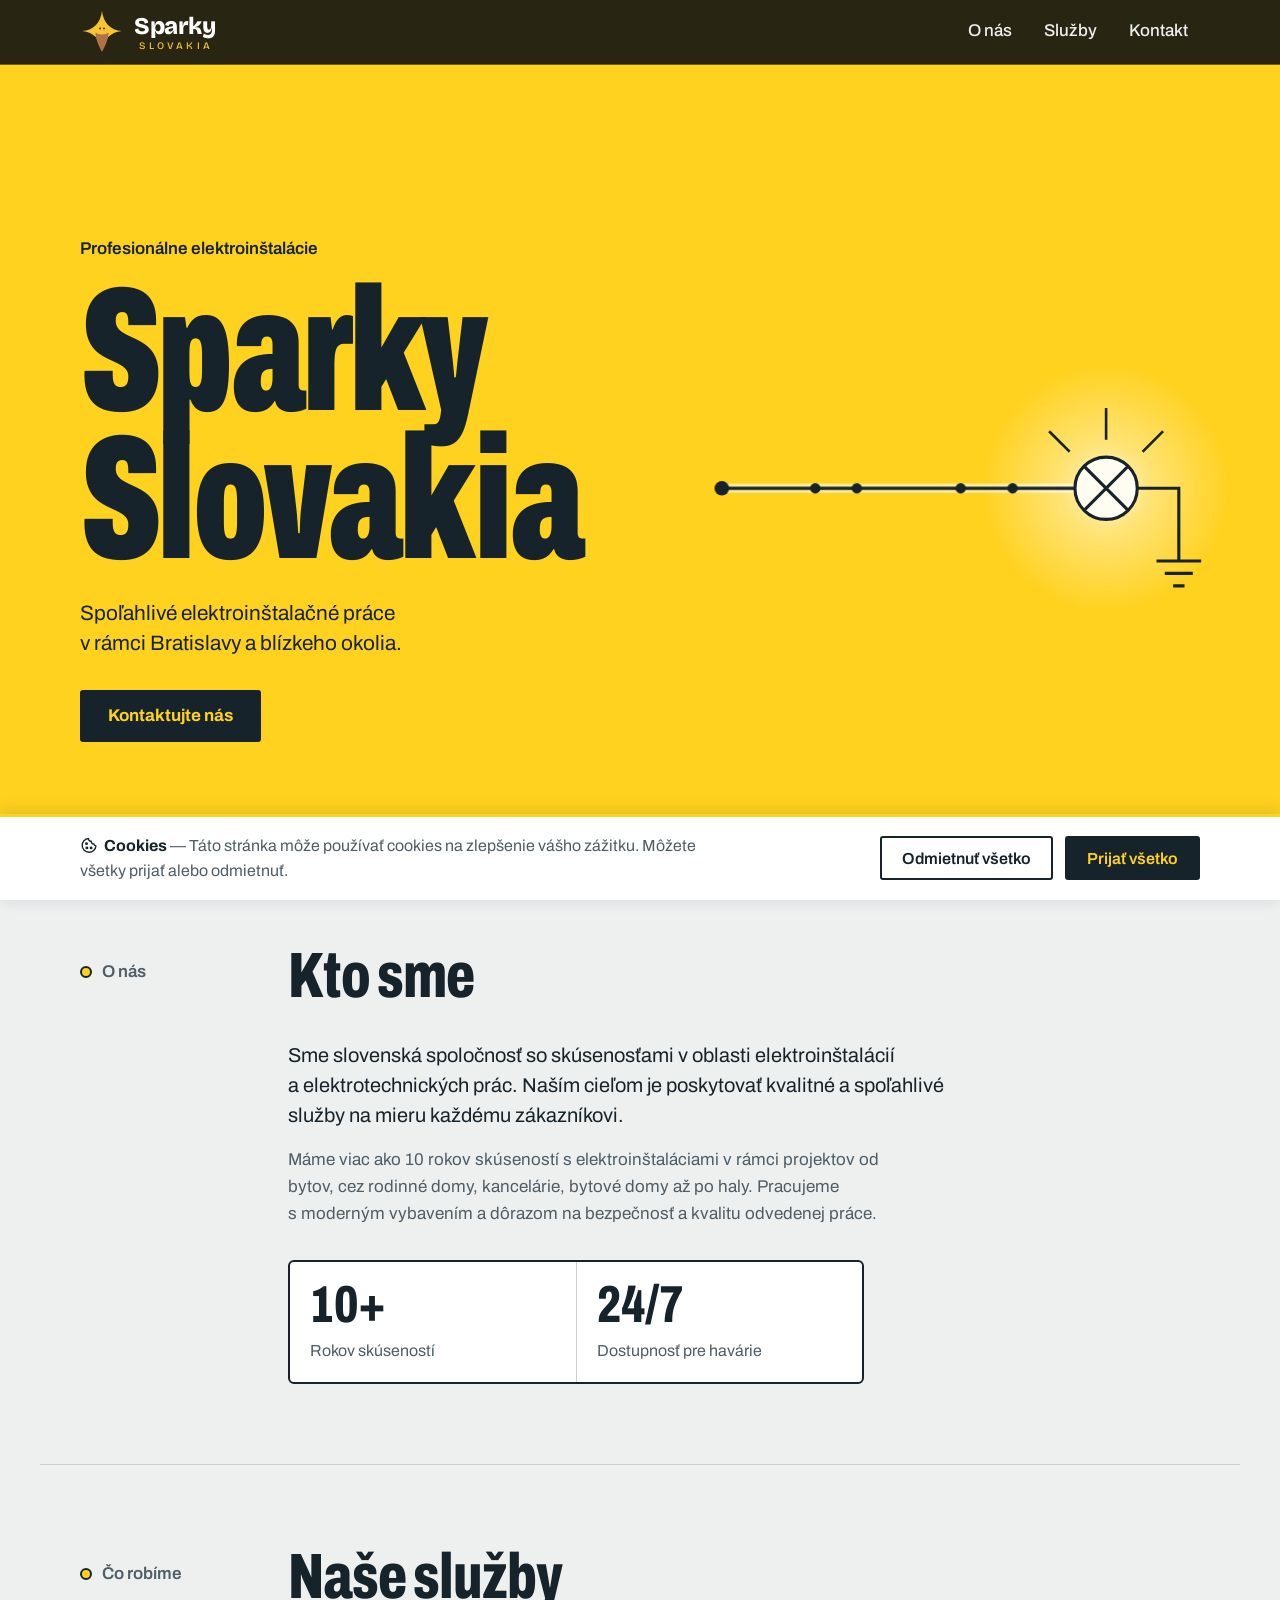
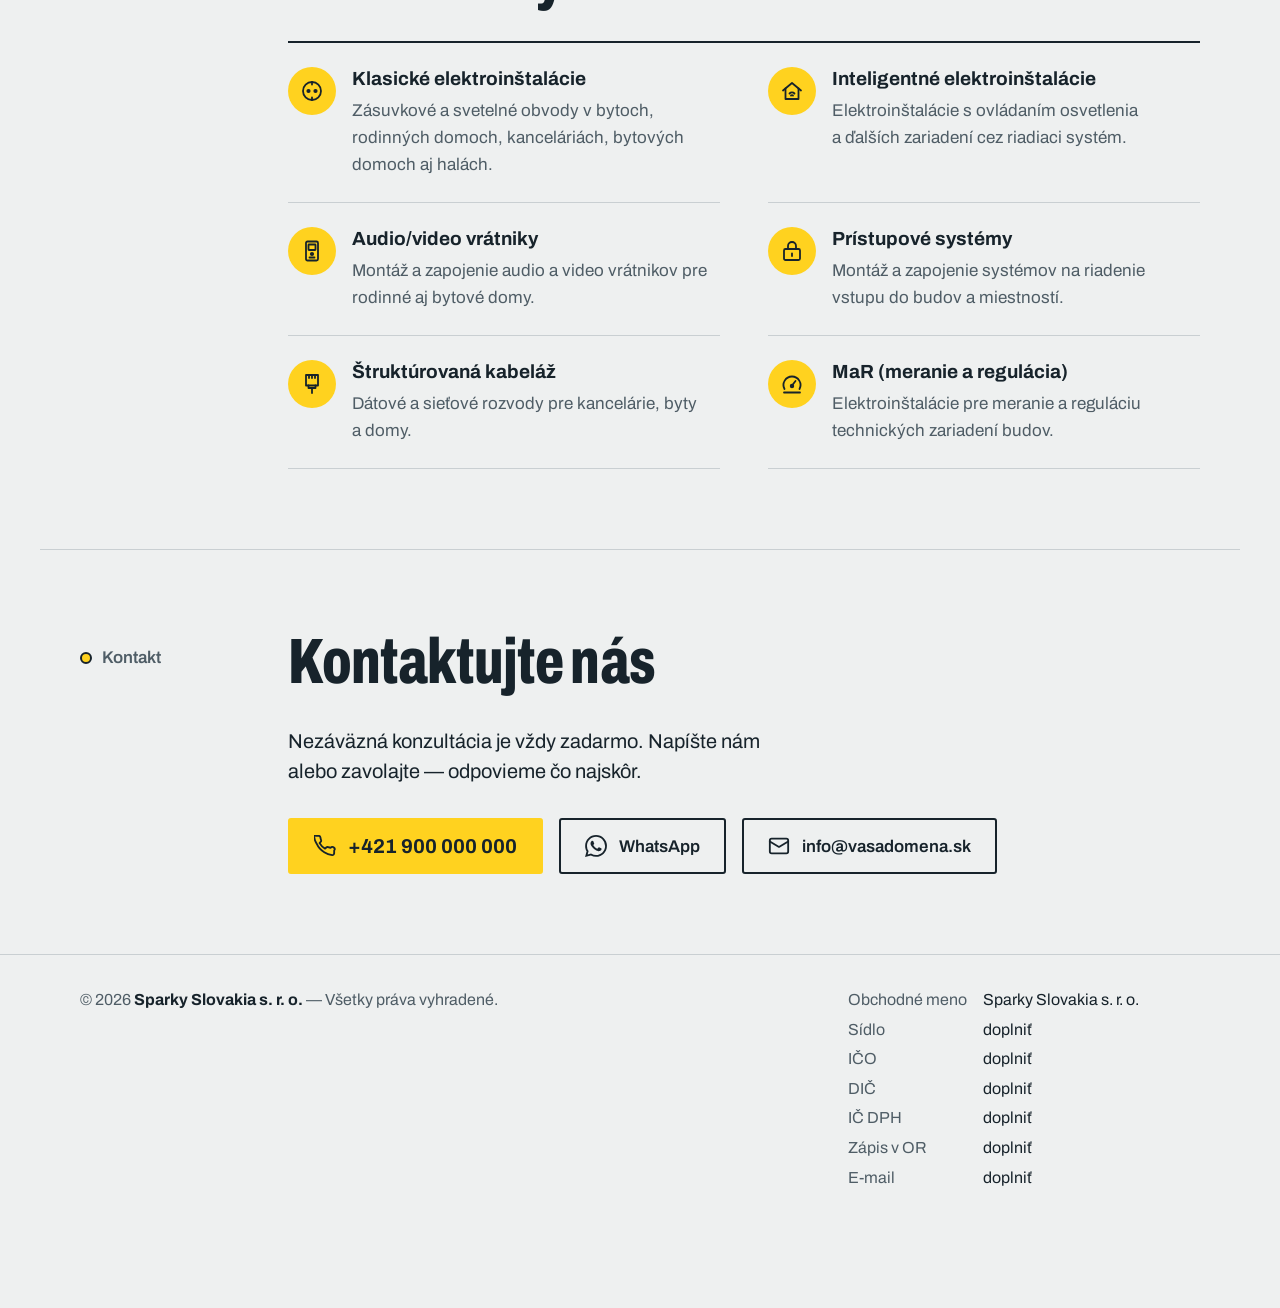
==== index.html @ 011bf5a2 "Add files via upload" ====
<!DOCTYPE html>
<html lang="sk">
<head>
<meta charset="UTF-8">
<meta name="robots" content="noindex">
<meta name="viewport" content="width=device-width, initial-scale=1.0">
<title>Sparky Slovakia s. r. o.</title>
<meta name="description" content="Sparky Slovakia s. r. o. – spoľahlivé elektroinštalačné práce v rámci Bratislavy a blízkeho okolia. Klasické a inteligentné elektroinštalácie, vrátniky, prístupové systémy, štruktúrovaná kabeláž a MaR.">
<meta name="color-scheme" content="light dark">
<link rel="preload" href="fonts/archivo-latin.woff2" as="font" type="font/woff2" crossorigin>
<link rel="preload" href="fonts/bricolage-latin.woff2" as="font" type="font/woff2" crossorigin>
<link rel="stylesheet" href="css/style.css?v=7">
<link rel="icon" href="img/sparky-6a-auto.svg" type="image/svg+xml">
<link rel="apple-touch-icon" href="img/apple-touch-icon-6a.png">
<meta name="theme-color" content="#121212">
<!-- Must run before first paint (so no defer): hides the cookie banner for
     returning visitors. A file, not inline, so the Content-Security-Policy
     in .htaccess can forbid all inline scripts. -->
<script src="js/cookie-check.js?v=7"></script>
<script src="js/main.js?v=7" defer></script>
</head>
<body>

<a class="skip-link" href="#main">Preskočiť na obsah</a>

<!-- NAVBAR -->
<header class="site-header" id="navbar">
  <nav class="nav-inner wrap" aria-label="Hlavná navigácia">
    <a href="#hero" class="nav-logo">
      <!-- Logo mark 6a, dark-background version (the header is dark in both colour schemes).
           Decorative (alt=""): the wordmark text next to it is the link's name. -->
      <img class="nav-logo-mark" src="img/sparky-6a-dark.svg" alt="" width="44" height="44">
      <span class="nav-logo-text"><span class="nav-logo-name">Sparky</span><span class="nav-logo-sub">Slovakia</span></span>
    </a>
    <button class="btn nav-toggle" type="button" aria-expanded="false" aria-controls="nav-links">
      <svg class="icon icon-open" viewBox="0 0 24 24" fill="none" stroke="currentColor" stroke-width="2.2" stroke-linecap="square" aria-hidden="true"><path d="M3 6h18M3 12h18M3 18h18"/></svg>
      <svg class="icon icon-close" viewBox="0 0 24 24" fill="none" stroke="currentColor" stroke-width="2.2" stroke-linecap="square" aria-hidden="true"><path d="M5 5l14 14M19 5 5 19"/></svg>
      Menu
    </button>
    <ul class="nav-links" id="nav-links">
      <li><a href="#about">O&nbsp;nás</a></li>
      <li><a href="#services">Služby</a></li>
      <li><a href="#contact">Kontakt</a></li>
    </ul>
  </nav>
</header>

<main id="main" tabindex="-1">

<!-- HERO -->
<section class="hero" id="hero" aria-labelledby="hero-title">
  <div class="hero-inner wrap">
    <div class="hero-content">
      <p class="hero-tag">Profesionálne elektroinštalácie</p>
      <h1 class="hero-title" id="hero-title"><span>Sparky</span> <span>Slovakia</span></h1>
      <p class="hero-sub">Spoľahlivé elektroinštalačné práce v&nbsp;rámci Bratislavy a&nbsp;blízkeho okolia.</p>
      <a href="#contact" class="btn hero-cta">Kontaktujte nás</a>
    </div>
    <!-- single-line schematic: supply → breaker → switch → lamp -->
    <!-- Power-on sequence: wires draw, both switches snap shut, a spark runs
         to the bulb, the bulb flickers on. Replays on hover/tap (js/main.js).
         Without animation (reduced motion) it simply shows the lit final state. -->
    <svg class="hero-schematic play" viewBox="0 0 480 220" aria-hidden="true" focusable="false">
      <defs>
        <radialGradient id="bulb-halo">
          <stop offset="0" stop-color="#FFFFFF" stop-opacity="0.85"/>
          <stop offset="0.35" stop-color="#FFFFFF" stop-opacity="0.4"/>
          <stop offset="1" stop-color="#FFFFFF" stop-opacity="0"/>
        </radialGradient>
      </defs>
      <circle class="halo" cx="390" cy="110" r="120" fill="url(#bulb-halo)"/>
      <path class="energized" pathLength="1" d="M20 110H360"/>
      <circle class="node" cx="20" cy="110" r="7"/>
      <path class="wire wire-a" pathLength="1" d="M20 110H110"/>
      <path class="wire blade blade-1" pathLength="1" d="M110 110H150"/>
      <path class="wire wire-b" pathLength="1" d="M150 110H250"/>
      <path class="wire blade blade-2" pathLength="1" d="M250 110H300"/>
      <path class="wire wire-c" pathLength="1" d="M300 110H360"/>
      <circle class="bulb-glass" cx="390" cy="110" r="29"/>
      <path class="wire wire-lamp" pathLength="1" d="M360 110a30 30 0 1 0 60 0a30 30 0 1 0-60 0M369 89l42 42M411 89l-42 42M420 110h40v70M440 180h40M448 192h24M456 204h8"/>
      <path class="wire ray" pathLength="1" d="M390 62V34M426 74l18-18M354 74l-18-18"/>
      <circle class="node" cx="110" cy="110" r="5"/>
      <circle class="node" cx="150" cy="110" r="5"/>
      <circle class="node" cx="250" cy="110" r="5"/>
      <circle class="node" cx="300" cy="110" r="5"/>
      <g class="spark">
        <circle r="24" cx="20" cy="110" fill="url(#bulb-halo)"/>
        <circle class="spark-core" r="7" cx="20" cy="110"/>
      </g>
    </svg>
  </div>
</section>

<!-- O NÁS -->
<section class="section wrap" id="about" aria-labelledby="about-title">
  <div class="section-rail">O&nbsp;nás</div>
  <div class="section-body">
    <h2 class="section-title" id="about-title">Kto sme</h2>
    <div class="about-grid">
      <div class="about-text">
        <p>Sme slovenská spoločnosť so skúsenosťami v&nbsp;oblasti elektroinštalácií a&nbsp;elektrotechnických prác. Naším cieľom je poskytovať kvalitné a&nbsp;spoľahlivé služby na mieru každému zákazníkovi.</p>
        <p>Máme viac ako 10 rokov skúseností s&nbsp;elektroinštaláciami v&nbsp;rámci projektov od bytov, cez rodinné domy, kancelárie, bytové domy až po haly. Pracujeme s&nbsp;moderným vybavením a&nbsp;dôrazom na bezpečnosť a&nbsp;kvalitu odvedenej práce.</p>
      </div>
      <dl class="plate">
        <div class="plate-row"><dt>Rokov skúseností</dt><dd>10+</dd></div>
        <div class="plate-row"><dt>Dostupnosť pre havárie</dt><dd>24/7</dd></div>
      </dl>
    </div>
  </div>
</section>

<!-- SLUŽBY -->
<section class="section wrap" id="services" aria-labelledby="services-title">
  <div class="section-rail">Čo robíme</div>
  <div class="section-body">
    <h2 class="section-title" id="services-title">Naše služby</h2>
    <ul class="services-list">
      <li class="service">
        <span class="service-icon" aria-hidden="true"><svg class="icon" viewBox="0 0 24 24" fill="none" stroke="currentColor" stroke-width="1.8" stroke-linecap="round" stroke-linejoin="round"><circle cx="12" cy="12" r="9"/><circle cx="8.5" cy="12" r="1.2" fill="currentColor"/><circle cx="15.5" cy="12" r="1.2" fill="currentColor"/><path d="M12 3v2.5M12 18.5V21"/></svg></span>
        <div>
          <h3 class="service-title">Klasické elektroinštalácie</h3>
          <p class="service-desc">Zásuvkové a&nbsp;svetelné obvody v&nbsp;bytoch, rodinných domoch, kanceláriách, bytových domoch aj halách.</p>
        </div>
      </li>
      <li class="service">
        <span class="service-icon" aria-hidden="true"><svg class="icon" viewBox="0 0 24 24" fill="none" stroke="currentColor" stroke-width="1.8" stroke-linecap="round" stroke-linejoin="round"><path d="M3 11.5 12 4l9 7.5"/><path d="M5.5 9.5V20h13V9.5"/><path d="M9.5 14.5a3.5 3.5 0 0 1 5 0M11 16.5a1.4 1.4 0 0 1 2 0"/></svg></span>
        <div>
          <h3 class="service-title">Inteligentné elektroinštalácie</h3>
          <p class="service-desc">Elektroinštalácie s&nbsp;ovládaním osvetlenia a&nbsp;ďalších zariadení cez riadiaci systém.</p>
        </div>
      </li>
      <li class="service">
        <span class="service-icon" aria-hidden="true"><svg class="icon" viewBox="0 0 24 24" fill="none" stroke="currentColor" stroke-width="1.8" stroke-linecap="round" stroke-linejoin="round"><rect x="6" y="2.5" width="12" height="19" rx="1.5"/><rect x="8.5" y="5.5" width="7" height="5.5" rx="0.5"/><circle cx="12" cy="15" r="1.2" fill="currentColor"/><path d="M9.5 18.5h5"/></svg></span>
        <div>
          <h3 class="service-title">Audio/video vrátniky</h3>
          <p class="service-desc">Montáž a&nbsp;zapojenie audio a&nbsp;video vrátnikov pre rodinné aj bytové domy.</p>
        </div>
      </li>
      <li class="service">
        <span class="service-icon" aria-hidden="true"><svg class="icon" viewBox="0 0 24 24" fill="none" stroke="currentColor" stroke-width="1.8" stroke-linecap="round" stroke-linejoin="round"><rect x="4" y="10" width="16" height="11" rx="1.5"/><path d="M8 10V7a4 4 0 0 1 8 0v3"/><path d="M12 14.5v2.5"/></svg></span>
        <div>
          <h3 class="service-title">Prístupové systémy</h3>
          <p class="service-desc">Montáž a&nbsp;zapojenie systémov na riadenie vstupu do budov a&nbsp;miestností.</p>
        </div>
      </li>
      <li class="service">
        <span class="service-icon" aria-hidden="true"><svg class="icon" viewBox="0 0 24 24" fill="none" stroke="currentColor" stroke-width="1.8" stroke-linecap="round" stroke-linejoin="round"><path d="M6 3h12v10.5H6z"/><path d="M9 3v3M12 3v3M15 3v3"/><path d="M8.5 13.5V16h7v-2.5"/><path d="M12 16v5"/></svg></span>
        <div>
          <h3 class="service-title">Štruktúrovaná kabeláž</h3>
          <p class="service-desc">Dátové a&nbsp;sieťové rozvody pre kancelárie, byty a&nbsp;domy.</p>
        </div>
      </li>
      <li class="service">
        <span class="service-icon" aria-hidden="true"><svg class="icon" viewBox="0 0 24 24" fill="none" stroke="currentColor" stroke-width="1.8" stroke-linecap="round" stroke-linejoin="round"><path d="M4.5 17a8.5 8.5 0 1 1 15 0"/><path d="M12 13.5 15.5 9"/><circle cx="12" cy="14" r="1.3" fill="currentColor"/><path d="M4 20.5h16"/></svg></span>
        <div>
          <h3 class="service-title">MaR (meranie a&nbsp;regulácia)</h3>
          <p class="service-desc">Elektroinštalácie pre meranie a&nbsp;reguláciu technických zariadení budov.</p>
        </div>
      </li>
    </ul>
  </div>
</section>

<!-- KONTAKT -->
<section class="section wrap" id="contact" aria-labelledby="contact-title">
  <div class="section-rail">Kontakt</div>
  <div class="section-body">
    <h2 class="section-title" id="contact-title">Kontaktujte nás</h2>
    <p class="contact-sub">Nezáväzná konzultácia je vždy zadarmo. Napíšte nám alebo zavolajte — odpovieme čo najskôr.</p>
    <div class="contact-buttons">
      <a href="tel:+421900000000" class="btn contact-btn contact-btn-primary">
        <svg aria-hidden="true" focusable="false" viewBox="0 0 24 24" fill="none" stroke="currentColor" stroke-width="2" stroke-linecap="round" stroke-linejoin="round"><path d="M22 16.92v3a2 2 0 01-2.18 2 19.79 19.79 0 01-8.63-3.07A19.5 19.5 0 013.07 9.8a19.79 19.79 0 01-3.07-8.68A2 2 0 012 .91h3a2 2 0 012 1.72 12.84 12.84 0 00.7 2.81 2 2 0 01-.45 2.11L6.09 8.91a16 16 0 006 6l1.27-1.27a2 2 0 012.11-.45 12.84 12.84 0 002.81.7A2 2 0 0122 16.92z"/></svg>
        +421 900 000 000
      </a>
      <a href="https://wa.me/421900000000" class="btn contact-btn" target="_blank" rel="noopener">
        <svg aria-hidden="true" focusable="false" viewBox="0 0 24 24" fill="currentColor"><path d="M17.472 14.382c-.297-.149-1.758-.867-2.03-.967-.273-.099-.471-.148-.67.15-.197.297-.767.966-.94 1.164-.173.199-.347.223-.644.075-.297-.15-1.255-.463-2.39-1.475-.883-.788-1.48-1.761-1.653-2.059-.173-.297-.018-.458.13-.606.134-.133.298-.347.446-.52.149-.174.198-.298.298-.497.099-.198.05-.371-.025-.52-.075-.149-.669-1.612-.916-2.207-.242-.579-.487-.5-.669-.51-.173-.008-.371-.01-.57-.01-.198 0-.52.074-.792.372-.272.297-1.04 1.016-1.04 2.479 0 1.462 1.065 2.875 1.213 3.074.149.198 2.096 3.2 5.077 4.487.709.306 1.262.489 1.694.625.712.227 1.36.195 1.871.118.571-.085 1.758-.719 2.006-1.413.248-.694.248-1.289.173-1.413-.074-.124-.272-.198-.57-.347m-5.421 7.403h-.004a9.87 9.87 0 01-5.031-1.378l-.361-.214-3.741.982.998-3.648-.235-.374a9.86 9.86 0 01-1.51-5.26c.001-5.45 4.436-9.884 9.888-9.884 2.64 0 5.122 1.03 6.988 2.898a9.825 9.825 0 012.893 6.994c-.003 5.45-4.437 9.884-9.885 9.884m8.413-18.297A11.815 11.815 0 0012.05 0C5.495 0 .16 5.335.157 11.892c0 2.096.547 4.142 1.588 5.945L.057 24l6.305-1.654a11.882 11.882 0 005.683 1.448h.005c6.554 0 11.89-5.335 11.893-11.893a11.821 11.821 0 00-3.48-8.413z"/></svg>
        WhatsApp
      </a>
      <!-- E-MAIL: nahraďte info@vasadomena.sk skutočnou adresou (na 2 miestach v tomto odkaze) -->
      <a href="mailto:info@vasadomena.sk" class="btn contact-btn">
        <svg aria-hidden="true" focusable="false" viewBox="0 0 24 24" fill="none" stroke="currentColor" stroke-width="2" stroke-linecap="round" stroke-linejoin="round"><rect x="2" y="4" width="20" height="16" rx="2"/><path d="m22 7-10 6L2 7"/></svg>
        info@vasadomena.sk
      </a>
    </div>
  </div>
</section>

</main>

<!-- FOOTER -->
<footer class="site-footer">
  <div class="footer-inner wrap">
    <p>&copy; 2026 <strong>Sparky Slovakia s.&nbsp;r.&nbsp;o.</strong> — Všetky práva vyhradené.</p>
    <!-- ÚDAJE O SPOLOČNOSTI: nahraďte slovo "doplniť" skutočnou hodnotou.
         Ak riadok nepotrebujete, vymažte "doplniť" (ostane <dd></dd>) a riadok sa skryje. -->
    <dl class="company-info" aria-label="Údaje o spoločnosti">
      <div class="company-row"><dt>Obchodné meno</dt><dd>Sparky Slovakia s.&nbsp;r.&nbsp;o.</dd></div>
      <div class="company-row"><dt>Sídlo</dt><dd>doplniť</dd></div>
      <div class="company-row"><dt>IČO</dt><dd>doplniť</dd></div>
      <div class="company-row"><dt>DIČ</dt><dd>doplniť</dd></div>
      <div class="company-row"><dt>IČ DPH</dt><dd>doplniť</dd></div>
      <div class="company-row"><dt>Zápis v&nbsp;OR</dt><dd>doplniť</dd></div>
      <div class="company-row"><dt>E-mail</dt><dd>doplniť</dd></div>
    </dl>
  </div>
</footer>

<!-- COOKIE BANNER -->
<div class="cookie-banner" id="cookie-banner" role="region" aria-label="Cookies">
  <div class="cookie-inner wrap">
    <p class="cookie-text">
      <strong><svg class="icon" viewBox="0 0 24 24" fill="none" stroke="currentColor" stroke-width="1.8" stroke-linecap="round" stroke-linejoin="round" aria-hidden="true"><path d="M20.8 12.9A9 9 0 1 1 11.1 3.2a3 3 0 0 0 3.6 3.6 3 3 0 0 0 3.5 3.5 3 3 0 0 0 2.6 2.6z"/><circle cx="8.5" cy="10" r="1" fill="currentColor"/><circle cx="14.5" cy="15.5" r="1" fill="currentColor"/><circle cx="9" cy="15.5" r="1" fill="currentColor"/></svg>Cookies</strong> — Táto stránka môže používať cookies na zlepšenie vášho zážitku. Môžete všetky prijať alebo odmietnuť.
    </p>
    <div class="cookie-btns">
      <button type="button" class="btn cookie-btn cookie-btn-decline" data-cookie="decline">Odmietnuť všetko</button>
      <button type="button" class="btn cookie-btn cookie-btn-accept" data-cookie="accept">Prijať všetko</button>
    </div>
  </div>
</div>

</body>
</html>
---- css/style.css ----
/* ─── FONTS ───
   Archivo (SIL OFL 1.1, see fonts/OFL-archivo.txt), self-hosted so visitors'
   browsers make no requests to Google. latin-ext carries Slovak diacritics. */
@font-face {
  font-family: 'Archivo';
  font-style: normal;
  font-weight: 400 900;
  font-stretch: 62% 125%;
  font-display: swap;
  src: url(../fonts/archivo-latin-ext.woff2) format('woff2');
  unicode-range: U+0100-02BA, U+02BD-02C5, U+02C7-02CC, U+02CE-02D7, U+02DD-02FF, U+0304, U+0308, U+0329, U+1D00-1DBF, U+1E00-1E9F, U+1EF2-1EFF, U+2020, U+20A0-20AB, U+20AD-20C0, U+2113, U+2C60-2C7F, U+A720-A7FF;
}
@font-face {
  font-family: 'Archivo';
  font-style: normal;
  font-weight: 400 900;
  font-stretch: 62% 125%;
  font-display: swap;
  src: url(../fonts/archivo-latin.woff2) format('woff2');
  unicode-range: U+0000-00FF, U+0131, U+0152-0153, U+02BB-02BC, U+02C6, U+02DA, U+02DC, U+0304, U+0308, U+0329, U+2000-206F, U+20AC, U+2122, U+2191, U+2193, U+2212, U+2215, U+FEFF, U+FFFD;
}

/* ─── TOKENS ───
   signal yellow #FFD21F · ink #17232B · enclosure #EEF0F0
   panel #FFFFFF · conductor blue #1D5FA6 · slate #4F5D66 */
/* Bricolage Grotesque (SIL OFL 1.1, see fonts/OFL-bricolage.txt): only for the
   logo wordmark, as the logo handoff specifies. Latin only: "Sparky Slovakia"
   needs no diacritics. */
@font-face {
  font-family: 'Bricolage Grotesque';
  font-style: normal;
  font-weight: 500 800;
  font-display: swap;
  src: url(../fonts/bricolage-latin.woff2) format('woff2');
  unicode-range: U+0000-00FF, U+0131, U+0152-0153, U+02BB-02BC, U+02C6, U+02DA, U+02DC, U+0304, U+0308, U+0329, U+2000-206F, U+20AC, U+2122, U+2191, U+2193, U+2212, U+2215, U+FEFF, U+FFFD;
}

:root {
  /* fixed brand primitives: never change with the colour scheme */
  --signal: #FFD21F;
  --signal-light: #FFE366;
  --ink: #17232B;
  --ink-raised: #2B3C47;

  /* semantic tokens: redefined for dark mode below */
  --yellow: var(--signal);
  --yellow-hover: var(--signal-light);
  --bg: #EEF0F0;
  --surface: #FFFFFF;
  --text: #17232B;
  --muted: #4F5D66;
  --line: #C9CFD2;
  --line-strong: #17232B;
  --link: #1D5FA6;
  --focus: #1D5FA6;
  /* neutral (not blue) dark: a blue-tinted dark over the yellow hero mixes to green */
  --nav-bg: rgba(18, 18, 18, 0.9);
  --btn-bg: var(--ink);
  --btn-bg-hover: var(--ink-raised);
  --btn-text: var(--signal);

  --font: 'Archivo', 'Arial Narrow', system-ui, sans-serif;
  --s1: 0.5rem; --s2: 1rem; --s3: 1.5rem; --s4: 2rem; --s5: 3rem; --s6: 5rem;
  --gutter: clamp(1rem, 4vw, 2.5rem);
  --max: 1200px;
  --nav-h: 64px;
  color-scheme: light;
}
@media (prefers-color-scheme: dark) {
  :root {
    --yellow: #F5C800;
    --yellow-hover: var(--signal);
    --bg: #17232B;
    --surface: #1F2E38;
    --text: #EEF0F0;
    --muted: #AAB7BE;
    --line: #34464F;
    --line-strong: #6E8290;
    --link: var(--signal);
    --focus: var(--signal);
    --btn-bg: var(--signal);
    --btn-bg-hover: var(--signal-light);
    --btn-text: var(--ink);
    color-scheme: dark;
  }
}

*, *::before, *::after { box-sizing: border-box; margin: 0; padding: 0; }

html {
  scroll-padding-top: calc(var(--nav-h) + 1rem);
  /* keep scrolled-to / focused elements clear of the fixed cookie banner;
     --cookie-h is set by js/main.js and reset to 0 once the banner is gone */
  scroll-padding-bottom: var(--cookie-h, 0px);
  -webkit-text-size-adjust: 100%;
}
@media (prefers-reduced-motion: no-preference) {
  html { scroll-behavior: smooth; }
}

body {
  font-family: var(--font);
  font-size: 1.0625rem;
  line-height: 1.6;
  background: var(--bg);
  color: var(--text);
  overflow-x: hidden;
}

a { color: var(--link); }
:focus-visible {
  outline: 3px solid var(--focus);
  outline-offset: 3px;
  border-radius: 2px;
}
/* #main receives programmatic focus only (skip link, closed cookie banner) */
#main:focus { outline: none; }

.skip-link {
  position: absolute;
  left: var(--s2);
  top: -100px;
  z-index: 2000;
  background: var(--btn-bg);
  color: var(--btn-text);
  padding: 0.75rem 1rem;
  font-weight: 600;
  text-decoration: none;
}
.skip-link:focus { top: var(--s2); }

.icon { width: 1.5rem; height: 1.5rem; flex-shrink: 0; }

/* ─── SHARED ─── */
.wrap {
  max-width: var(--max);
  margin-inline: auto;
  padding-inline: var(--gutter);
}
.btn {
  display: inline-flex;
  align-items: center;
  min-height: 44px;
  border-radius: 3px;
  font: inherit;
  font-weight: 600;
  text-decoration: none;
  cursor: pointer;
}

/* ─── NAVBAR ─── */
.site-header {
  position: fixed;
  top: 0; left: 0; right: 0;
  z-index: 1000;
  /* The header is dark and see-through in both schemes, so it pins the
     dark-scheme text/line colours for everything inside it. */
  --bg: var(--ink);
  --text: #EEF0F0;
  --line: #34464F;
  --line-strong: #6E8290;
  --link: var(--signal);
  --focus: var(--signal);
  color: var(--text);
  background: var(--nav-bg);
  -webkit-backdrop-filter: blur(12px);
  backdrop-filter: blur(12px);
  border-bottom: 1px solid rgba(255, 210, 31, 0.35);
  transition: transform 0.3s cubic-bezier(.4,0,.2,1);
}
.site-header.is-hidden { transform: translateY(-100%); }

.nav-inner {
  height: var(--nav-h);
  display: flex;
  align-items: center;
  justify-content: space-between;
  gap: var(--s2);
}

/* Logo lockup 6a (from the logo handoff): mark + "Sparky" with "SLOVAKIA"
   centred under it. The header is dark in both colour schemes, so the
   handoff's dark-background colours apply everywhere. */
.nav-logo {
  display: inline-flex;
  align-items: center;
  gap: 10px;
  min-height: 44px;
  text-decoration: none;
}
.nav-logo-mark { display: block; width: 44px; height: 44px; flex: none; }
.nav-logo-text {
  display: flex;
  flex-direction: column;
  align-items: center;
  line-height: 1;
  font-family: 'Bricolage Grotesque', Helvetica, Arial, sans-serif;
}
.nav-logo-name {
  font-size: 1.5rem;
  font-weight: 800;
  letter-spacing: -0.02em;
  color: #FFFFFF;
}
.nav-logo-sub {
  margin-top: 3px;
  /* cancels the trailing letter-spacing so the word centres optically */
  margin-right: -0.32em;
  font-size: 0.625rem;
  font-weight: 500;
  letter-spacing: 0.32em;
  text-transform: uppercase;
  color: #F7C531;
}

.nav-toggle {
  display: none;
  gap: 0.5rem;
  padding: 0 0.9rem;
  background: transparent;
  color: var(--text);
  border: 1.5px solid var(--line-strong);
}
.nav-toggle .icon { width: 1.25rem; height: 1.25rem; }
.nav-toggle .icon-close { display: none; }
.nav-toggle[aria-expanded="true"] .icon-open { display: none; }
.nav-toggle[aria-expanded="true"] .icon-close { display: block; }

.nav-links {
  display: flex;
  gap: var(--s1);
  list-style: none;
}
.nav-links a {
  display: inline-flex;
  align-items: center;
  min-height: 44px;
  padding: 0 0.75rem;
  color: var(--text);
  text-decoration: none;
  font-weight: 500;
  border-bottom: 3px solid transparent;
}
.nav-links a:hover { border-bottom-color: var(--yellow); }

/* ─── HERO ─── */
/* The hero stays yellow in both schemes, so it pins the light-scheme
   button and focus colours for everything inside it. */
.hero {
  background: var(--yellow);
  color: var(--ink);
  --focus: var(--ink);
  --btn-bg: var(--ink);
  --btn-bg-hover: var(--ink-raised);
  --btn-text: var(--signal);
  padding-top: var(--nav-h);
}
.hero-inner {
  padding-top: clamp(3rem, 9vh, 6rem);
  padding-bottom: var(--s4);
  min-height: min(92vh, 50rem);
  display: grid;
  grid-template-columns: minmax(0, 1.15fr) minmax(0, 1fr);
  grid-template-rows: 1fr;
  column-gap: var(--s5);
  row-gap: var(--s4);
  align-items: center;
}
.hero-tag {
  font-size: 1.0625rem;
  font-weight: 600;
  margin-bottom: var(--s2);
}
.hero-title {
  font-weight: 850;
  font-stretch: 62%;
  font-size: clamp(4.5rem, 15vw, 11rem);
  line-height: 0.84;
  letter-spacing: -0.02em;
  margin-bottom: var(--s3);
}
.hero-title span { display: block; }
.hero-sub {
  font-size: clamp(1.125rem, 2vw, 1.3rem);
  line-height: 1.45;
  max-width: 30ch;
  margin-bottom: var(--s4);
}
.hero-cta {
  min-height: 52px;
  padding: 0 1.75rem;
  background: var(--btn-bg);
  color: var(--btn-text);
  font-weight: 700;
  font-size: 1.0625rem;
}
.hero-cta:hover { background: var(--btn-bg-hover); }

/* Hero schematic. The base rules are the lit final state, which is also what
   visitors with reduced motion see. The .play rules below animate the
   power-on sequence (~3.7 s):
   wires draw → switch 1 snaps shut → switch 2 → spark runs to the bulb
   → bulb flickers on → rays. */
.hero { overflow: clip; }
.hero-schematic { width: 100%; height: auto; color: var(--ink); overflow: visible; }
.hero-schematic .wire {
  fill: none;
  stroke: currentColor;
  stroke-width: 3;
  stroke-linecap: square;
  stroke-linejoin: miter;
}
.hero-schematic .node { fill: currentColor; }
.hero-schematic .ray { stroke-width: 2.5; }
.hero-schematic .blade { transform-box: view-box; }
.hero-schematic .blade-1 { transform-origin: 110px 110px; }
.hero-schematic .blade-2 { transform-origin: 250px 110px; }
.hero-schematic .energized {
  fill: none;
  stroke: #FFFFFF;
  stroke-width: 9;
  stroke-linecap: round;
  opacity: 0.55;
}
.hero-schematic .bulb-glass { fill: #FFFDF2; }
.hero-schematic .halo { pointer-events: none; }
.hero-schematic .spark { opacity: 0; }
.hero-schematic .spark-core { fill: #FFFFFF; stroke: currentColor; stroke-width: 2.5; }

@media (prefers-reduced-motion: no-preference) {
  .hero-schematic { cursor: pointer; }
  .hero-schematic.play .wire {
    stroke-dasharray: 1;
    stroke-dashoffset: 1;
    animation: draw 0.35s cubic-bezier(.6,0,.3,1) both;
  }
  .hero-schematic.play .blade-1 {
    animation: draw 0.2s 0.3s both, snap-1 0.22s 1.75s cubic-bezier(.3,1.6,.5,1) both;
  }
  .hero-schematic.play .wire-b { animation-delay: 0.45s; }
  .hero-schematic.play .blade-2 {
    animation: draw 0.2s 0.75s both, snap-2 0.22s 2.1s cubic-bezier(.3,1.6,.5,1) both;
  }
  .hero-schematic.play .wire-c { animation-delay: 0.9s; animation-duration: 0.2s; }
  .hero-schematic.play .wire-lamp { animation-delay: 1.05s; animation-duration: 0.6s; }
  .hero-schematic.play .energized {
    stroke-dasharray: 1;
    stroke-dashoffset: 1;
    animation: draw 0.55s 2.4s linear both;
  }
  .hero-schematic.play .spark { animation: spark 0.55s 2.4s linear both; }
  .hero-schematic.play .bulb-glass,
  .hero-schematic.play .halo { animation: flicker 0.65s 2.95s linear both; }
  .hero-schematic.play .ray { animation-delay: 3.35s; }
  .hero-schematic.play .node { animation: appear 0.2s 0.1s both; }

  @keyframes draw { from { stroke-dashoffset: 1; } to { stroke-dashoffset: 0; } }
  @keyframes appear { from { opacity: 0; } to { opacity: 1; } }
  @keyframes snap-1 { from { transform: rotate(-35deg); } to { transform: rotate(0); } }
  @keyframes snap-2 { from { transform: rotate(-33deg); } to { transform: rotate(0); } }
  @keyframes spark {
    0%   { opacity: 0; transform: translateX(0); }
    10%  { opacity: 1; }
    90%  { opacity: 1; }
    100% { opacity: 0; transform: translateX(340px); }
  }
  @keyframes flicker {
    0%   { opacity: 0; }
    12%  { opacity: 1; }
    22%  { opacity: 0.1; }
    38%  { opacity: 0.9; }
    48%  { opacity: 0.25; }
    66%  { opacity: 1; }
    100% { opacity: 1; }
  }
}

/* ─── SECTIONS ─── */
.section {
  padding-block: var(--s6);
  display: grid;
  grid-template-columns: 11rem minmax(0, 1fr);
  column-gap: var(--s4);
}
.section + .section { border-top: 1px solid var(--line); }
.section-rail {
  padding-top: 0.9rem;
  font-weight: 600;
  color: var(--muted);
  display: flex;
  align-items: baseline;
  gap: 0.6rem;
}
.section-rail::before {
  content: '';
  width: 0.75rem;
  height: 0.75rem;
  background: var(--yellow);
  border-radius: 50%;
  border: 2px solid var(--line-strong);
  flex-shrink: 0;
  transform: translateY(1px);
}
.section-body { min-width: 0; }
.section-title {
  font-weight: 800;
  font-stretch: 70%;
  font-size: clamp(2.5rem, 6vw, 4rem);
  line-height: 1;
  letter-spacing: -0.015em;
  margin-bottom: var(--s4);
}

/* ─── O NÁS ─── */
.about-grid {
  display: grid;
  gap: var(--s4);
}
.about-text p { max-width: 62ch; }
.about-text p + p { margin-top: var(--s2); color: var(--muted); }
.about-text p:first-child { font-size: 1.25rem; line-height: 1.5; }

/* rating plate: two figures side by side under the text */
.plate {
  display: grid;
  grid-template-columns: repeat(2, minmax(0, 1fr));
  max-width: 36rem;
  border: 2px solid var(--line-strong);
  border-radius: 6px;
  background: var(--surface);
}
.plate-row {
  display: flex;
  flex-direction: column;
  gap: 0.4rem;
  padding: 1.1rem 1.25rem 1.2rem;
}
.plate-row + .plate-row { border-left: 1px solid var(--line); }
.plate dt {
  order: 2;
  color: var(--muted);
  font-size: 1rem;
}
.plate dd {
  order: 1;
  font-weight: 800;
  font-stretch: 70%;
  font-size: clamp(2.5rem, 8vw, 3.25rem);
  line-height: 1;
  font-variant-numeric: tabular-nums;
}

/* ─── SLUŽBY ─── */
.services-list {
  list-style: none;
  display: grid;
  grid-template-columns: repeat(2, minmax(0, 1fr));
  column-gap: var(--s5);
  border-top: 2px solid var(--line-strong);
}
.service {
  display: grid;
  grid-template-columns: 3rem 1fr;
  gap: var(--s2);
  padding: var(--s3) 0;
  border-bottom: 1px solid var(--line);
}
.service-icon {
  width: 3rem; height: 3rem;
  display: grid;
  place-items: center;
  background: var(--yellow);
  color: var(--ink);
  border-radius: 50%;
}
.service-title {
  font-size: 1.1875rem;
  font-weight: 700;
  line-height: 1.3;
  margin-bottom: 0.3rem;
}
.service-desc { color: var(--muted); max-width: 48ch; }

/* ─── KONTAKT ─── */
.contact-sub {
  font-size: 1.25rem;
  line-height: 1.5;
  max-width: 44ch;
  margin-bottom: var(--s4);
}
.contact-buttons {
  display: flex;
  flex-wrap: wrap;
  gap: var(--s2);
}
.contact-btn {
  gap: 0.75rem;
  min-height: 56px;
  padding: 0 1.5rem;
  border: 2px solid var(--line-strong);
  color: var(--text);
  background: transparent;
  font-size: 1.0625rem;
}
.contact-btn:hover { background: var(--surface); }
.contact-btn svg { width: 22px; height: 22px; flex-shrink: 0; }
.contact-btn-primary {
  background: var(--yellow);
  border-color: var(--yellow);
  color: var(--ink);
  font-size: 1.25rem;
  font-weight: 700;
  font-variant-numeric: tabular-nums;
}
.contact-btn-primary:hover { background: var(--yellow-hover); border-color: var(--yellow-hover); }

/* ─── FOOTER ─── */
.site-footer {
  border-top: 1px solid var(--line);
}
.footer-inner {
  padding-top: var(--s4);
  padding-bottom: calc(var(--s4) + var(--cookie-h, 0px));
  font-size: 1rem;
  color: var(--muted);
}
.footer-inner {
  display: flex;
  flex-wrap: wrap;
  justify-content: space-between;
  align-items: flex-start;
  gap: var(--s3) var(--s5);
}
.footer-inner strong { color: var(--text); font-weight: 700; }
.company-info {
  display: grid;
  grid-template-columns: auto 1fr;
  gap: 0.25rem var(--s2);
  min-width: min(100%, 22rem);
}
.company-row { display: contents; }
.company-row dt { color: var(--muted); }
.company-row dd { color: var(--text); }
/* rows whose value is still empty stay hidden until filled in */
.company-row:has(dd:empty) { display: none; }

/* ─── COOKIES BANNER ─── */
.cookie-banner {
  position: fixed;
  left: 0; right: 0; bottom: 0;
  z-index: 1500;
  background: var(--surface);
  border-top: 3px solid var(--yellow);
  box-shadow: 0 -2px 16px rgba(23, 35, 43, 0.14);
}
/* returning visitor: hidden before first paint by the inline <head> script */
.cookie-chosen .cookie-banner { display: none; }
.cookie-inner {
  padding-block: var(--s2);
  display: flex;
  align-items: center;
  justify-content: space-between;
  gap: var(--s2) var(--s3);
  flex-wrap: wrap;
}
@media (prefers-reduced-motion: no-preference) {
  .cookie-banner { animation: slideUp 0.4s ease; }
  @keyframes slideUp { from { transform: translateY(100%); } to { transform: translateY(0); } }
}
.cookie-text {
  flex: 1 1 22rem;
  font-size: 1rem;
  color: var(--muted);
  max-width: 70ch;
}
.cookie-text strong {
  color: var(--text);
  display: inline-flex;
  align-items: center;
  gap: 0.35rem;
  vertical-align: bottom;
}
.cookie-text .icon { width: 1.15rem; height: 1.15rem; }
.cookie-btns { display: flex; gap: 0.75rem; flex-wrap: wrap; }
.cookie-btn {
  justify-content: center;
  padding: 0 1.25rem;
  font-size: 1rem;
}
.cookie-btn-accept {
  background: var(--btn-bg);
  color: var(--btn-text);
  border: 2px solid var(--btn-bg);
}
.cookie-btn-decline {
  background: transparent;
  color: var(--text);
  border: 2px solid var(--line-strong);
}
.cookie-btn-decline:hover { background: var(--bg); }

/* ─── RESPONSIVE ─── */
@media (max-width: 900px) {
  .hero-inner { grid-template-columns: 1fr; grid-template-rows: auto; min-height: 0; }
  .hero-schematic { max-width: 30rem; }
  .section { grid-template-columns: 1fr; }
  .section-rail { padding-top: 0; margin-bottom: var(--s2); }
}
@media (max-width: 720px) {
  .nav-toggle { display: inline-flex; }
  /* phones: the name fills the width, the main action spans it */
  .hero-title { font-size: 26vw; }
  .hero-cta { width: 100%; justify-content: center; }
  .hero-inner { padding-top: var(--s4); }
  .about-text p:first-child { font-size: 1.125rem; }
  .nav-links {
    display: none;
    position: absolute;
    top: var(--nav-h);
    left: 0; right: 0;
    flex-direction: column;
    gap: 0;
    padding: var(--s1) var(--gutter) var(--s2);
    background: var(--bg);
    border-bottom: 2px solid var(--line-strong);
  }
  .nav-links.is-open { display: flex; }
  .nav-links a {
    width: 100%;
    min-height: 52px;
    padding: 0;
    font-size: 1.25rem;
    border-bottom: 1px solid var(--line);
  }
  .nav-links a:hover { border-bottom-color: var(--line); color: var(--link); }
  .services-list { grid-template-columns: 1fr; }
  .section { padding-block: var(--s5); }
  .contact-btn { width: 100%; }
  .cookie-btns { width: 100%; }
  .cookie-btn { flex: 1 1 auto; padding: 0 0.75rem; }
}
@media (prefers-reduced-motion: reduce) {
  *, *::before, *::after { transition-duration: 0.01ms !important; animation-duration: 0.01ms !important; }
}
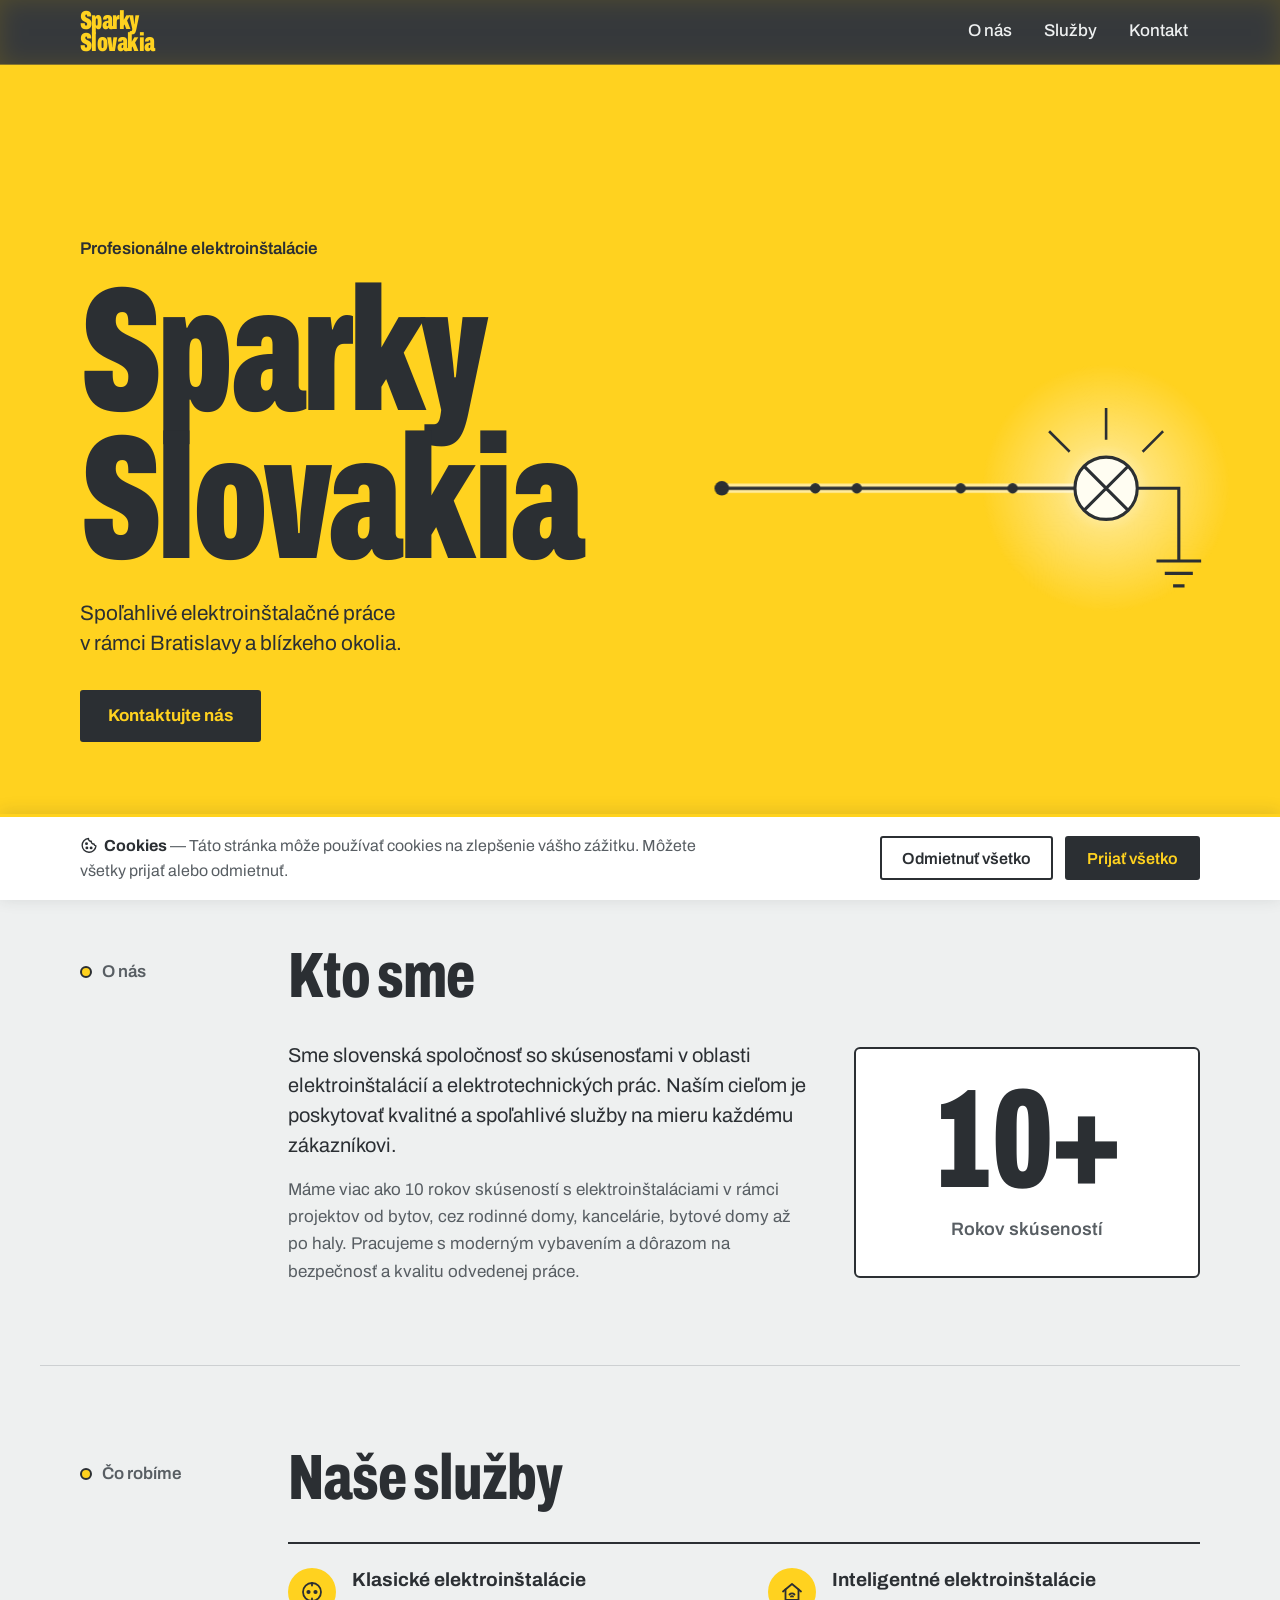
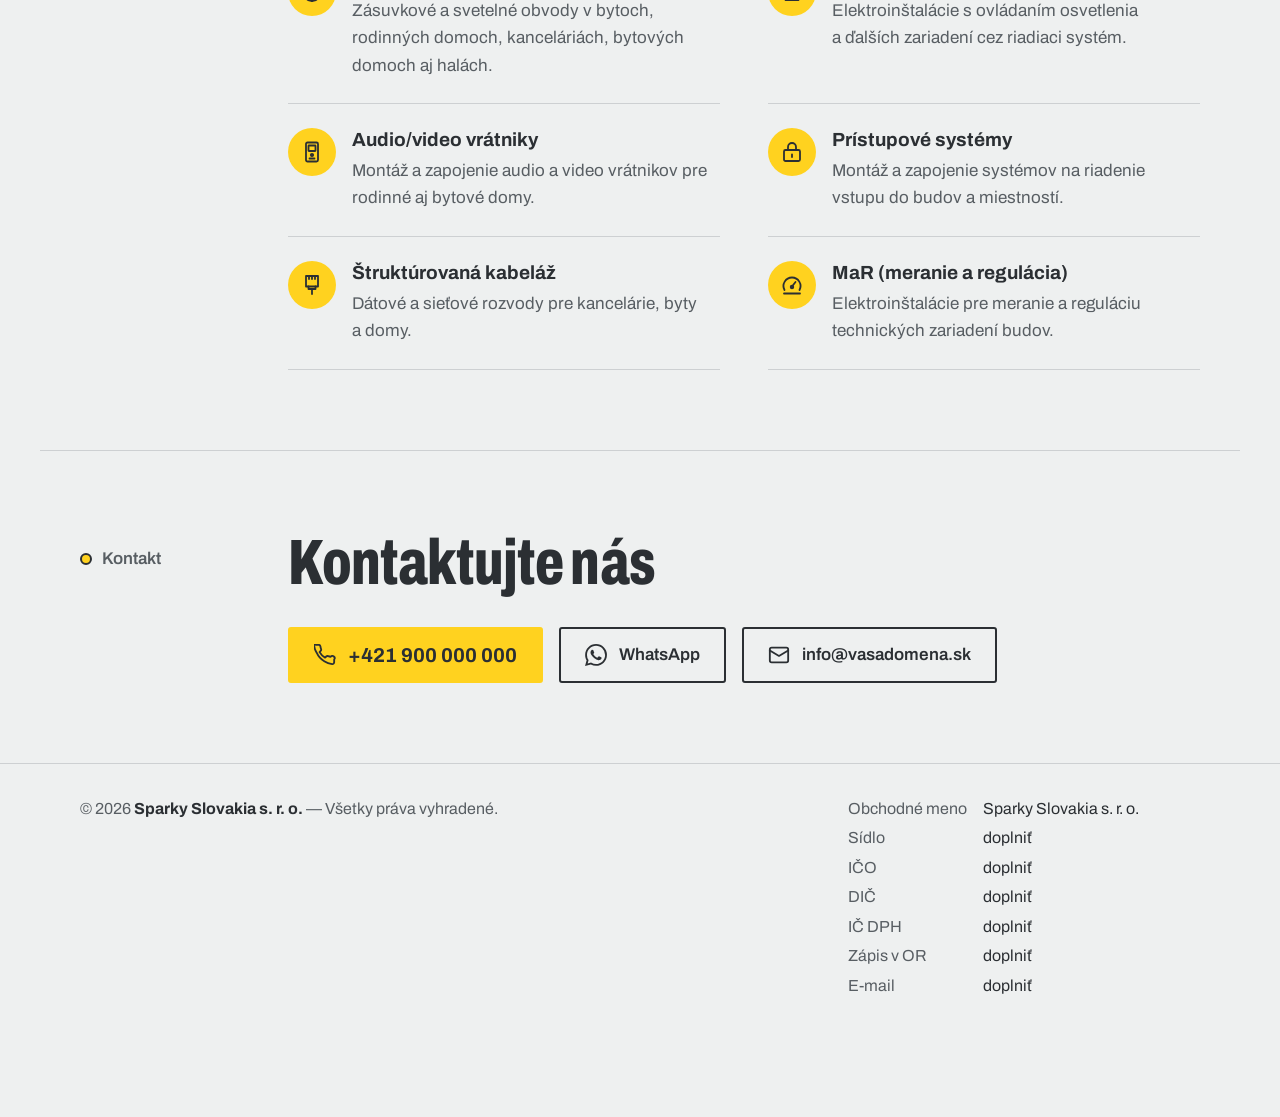
==== commit 028a7f9e: "Add files via upload" ====
--- a/index.html
+++ b/index.html
@@ -8,16 +8,15 @@
 <meta name="description" content="Sparky Slovakia s. r. o. – spoľahlivé elektroinštalačné práce v rámci Bratislavy a blízkeho okolia. Klasické a inteligentné elektroinštalácie, vrátniky, prístupové systémy, štruktúrovaná kabeláž a MaR.">
 <meta name="color-scheme" content="light dark">
 <link rel="preload" href="fonts/archivo-latin.woff2" as="font" type="font/woff2" crossorigin>
-<link rel="preload" href="fonts/bricolage-latin.woff2" as="font" type="font/woff2" crossorigin>
-<link rel="stylesheet" href="css/style.css?v=7">
+<link rel="stylesheet" href="css/style.css?v=13">
 <link rel="icon" href="img/sparky-6a-auto.svg" type="image/svg+xml">
 <link rel="apple-touch-icon" href="img/apple-touch-icon-6a.png">
-<meta name="theme-color" content="#121212">
+<meta name="theme-color" content="#2B2F33">
 <!-- Must run before first paint (so no defer): hides the cookie banner for
      returning visitors. A file, not inline, so the Content-Security-Policy
      in .htaccess can forbid all inline scripts. -->
-<script src="js/cookie-check.js?v=7"></script>
-<script src="js/main.js?v=7" defer></script>
+<script src="js/cookie-check.js?v=13"></script>
+<script src="js/main.js?v=13" defer></script>
 </head>
 <body>
 
@@ -27,10 +26,7 @@
 <header class="site-header" id="navbar">
   <nav class="nav-inner wrap" aria-label="Hlavná navigácia">
     <a href="#hero" class="nav-logo">
-      <!-- Logo mark 6a, dark-background version (the header is dark in both colour schemes).
-           Decorative (alt=""): the wordmark text next to it is the link's name. -->
-      <img class="nav-logo-mark" src="img/sparky-6a-dark.svg" alt="" width="44" height="44">
-      <span class="nav-logo-text"><span class="nav-logo-name">Sparky</span><span class="nav-logo-sub">Slovakia</span></span>
+      <span class="nav-logo-text"><span>Sparky</span><span>Slovakia</span></span>
     </a>
     <button class="btn nav-toggle" type="button" aria-expanded="false" aria-controls="nav-links">
       <svg class="icon icon-open" viewBox="0 0 24 24" fill="none" stroke="currentColor" stroke-width="2.2" stroke-linecap="square" aria-hidden="true"><path d="M3 6h18M3 12h18M3 18h18"/></svg>
@@ -103,7 +99,6 @@
       </div>
       <dl class="plate">
         <div class="plate-row"><dt>Rokov skúseností</dt><dd>10+</dd></div>
-        <div class="plate-row"><dt>Dostupnosť pre havárie</dt><dd>24/7</dd></div>
       </dl>
     </div>
   </div>
@@ -166,7 +161,6 @@
   <div class="section-rail">Kontakt</div>
   <div class="section-body">
     <h2 class="section-title" id="contact-title">Kontaktujte nás</h2>
-    <p class="contact-sub">Nezáväzná konzultácia je vždy zadarmo. Napíšte nám alebo zavolajte — odpovieme čo najskôr.</p>
     <div class="contact-buttons">
       <a href="tel:+421900000000" class="btn contact-btn contact-btn-primary">
         <svg aria-hidden="true" focusable="false" viewBox="0 0 24 24" fill="none" stroke="currentColor" stroke-width="2" stroke-linecap="round" stroke-linejoin="round"><path d="M22 16.92v3a2 2 0 01-2.18 2 19.79 19.79 0 01-8.63-3.07A19.5 19.5 0 013.07 9.8a19.79 19.79 0 01-3.07-8.68A2 2 0 012 .91h3a2 2 0 012 1.72 12.84 12.84 0 00.7 2.81 2 2 0 01-.45 2.11L6.09 8.91a16 16 0 006 6l1.27-1.27a2 2 0 012.11-.45 12.84 12.84 0 002.81.7A2 2 0 0122 16.92z"/></svg>
--- a/css/style.css
+++ b/css/style.css
@@ -21,40 +21,29 @@
 }
 
 /* ─── TOKENS ───
-   signal yellow #FFD21F · ink #17232B · enclosure #EEF0F0
-   panel #FFFFFF · conductor blue #1D5FA6 · slate #4F5D66 */
-/* Bricolage Grotesque (SIL OFL 1.1, see fonts/OFL-bricolage.txt): only for the
-   logo wordmark, as the logo handoff specifies. Latin only: "Sparky Slovakia"
-   needs no diacritics. */
-@font-face {
-  font-family: 'Bricolage Grotesque';
-  font-style: normal;
-  font-weight: 500 800;
-  font-display: swap;
-  src: url(../fonts/bricolage-latin.woff2) format('woff2');
-  unicode-range: U+0000-00FF, U+0131, U+0152-0153, U+02BB-02BC, U+02C6, U+02DA, U+02DC, U+0304, U+0308, U+0329, U+2000-206F, U+20AC, U+2122, U+2191, U+2193, U+2212, U+2215, U+FEFF, U+FFFD;
-}
-
+   signal yellow #FFD21F · anthracite ink #2B2F33 · enclosure #EEF0F0
+   panel #FFFFFF · conductor blue #1D5FA6 · graphite #585E63 */
 :root {
   /* fixed brand primitives: never change with the colour scheme */
   --signal: #FFD21F;
   --signal-light: #FFE366;
-  --ink: #17232B;
-  --ink-raised: #2B3C47;
+  --ink: #2B2F33;
+  --ink-raised: #41464B;
 
   /* semantic tokens: redefined for dark mode below */
   --yellow: var(--signal);
   --yellow-hover: var(--signal-light);
   --bg: #EEF0F0;
   --surface: #FFFFFF;
-  --text: #17232B;
-  --muted: #4F5D66;
-  --line: #C9CFD2;
-  --line-strong: #17232B;
+  --text: #2B2F33;
+  --muted: #585E63;
+  --line: #CDD0D2;
+  --line-strong: #2B2F33;
   --link: #1D5FA6;
   --focus: #1D5FA6;
-  /* neutral (not blue) dark: a blue-tinted dark over the yellow hero mixes to green */
-  --nav-bg: rgba(18, 18, 18, 0.9);
+  /* see-through anthracite; the header's backdrop-filter greys out what's
+     behind it, so the yellow hero can't tint it green */
+  --nav-bg: rgba(43, 47, 51, 0.82);
   --btn-bg: var(--ink);
   --btn-bg-hover: var(--ink-raised);
   --btn-text: var(--signal);
@@ -70,12 +59,12 @@
   :root {
     --yellow: #F5C800;
     --yellow-hover: var(--signal);
-    --bg: #17232B;
-    --surface: #1F2E38;
+    --bg: #2B2F33;
+    --surface: #353A3E;
     --text: #EEF0F0;
-    --muted: #AAB7BE;
-    --line: #34464F;
-    --line-strong: #6E8290;
+    --muted: #B5BABE;
+    --line: #4A5055;
+    --line-strong: #858C92;
     --link: var(--signal);
     --focus: var(--signal);
     --btn-bg: var(--signal);
@@ -157,17 +146,21 @@
      dark-scheme text/line colours for everything inside it. */
   --bg: var(--ink);
   --text: #EEF0F0;
-  --line: #34464F;
-  --line-strong: #6E8290;
+  --line: #4A5055;
+  --line-strong: #858C92;
   --link: var(--signal);
   --focus: var(--signal);
   color: var(--text);
   background: var(--nav-bg);
-  -webkit-backdrop-filter: blur(12px);
-  backdrop-filter: blur(12px);
+  -webkit-backdrop-filter: grayscale(1) brightness(0.5) blur(12px);
+  backdrop-filter: grayscale(1) brightness(0.5) blur(12px);
   border-bottom: 1px solid rgba(255, 210, 31, 0.35);
   transition: transform 0.3s cubic-bezier(.4,0,.2,1);
 }
+/* browsers without backdrop-filter: nearly solid, so it doesn't turn olive */
+@supports not ((backdrop-filter: blur(1px)) or (-webkit-backdrop-filter: blur(1px))) {
+  .site-header { background: rgba(43, 47, 51, 0.96); }
+}
 .site-header.is-hidden { transform: translateY(-100%); }
 
 .nav-inner {
@@ -178,39 +171,24 @@
   gap: var(--s2);
 }
 
-/* Logo lockup 6a (from the logo handoff): mark + "Sparky" with "SLOVAKIA"
-   centred under it. The header is dark in both colour schemes, so the
-   handoff's dark-background colours apply everywhere. */
+/* Logo: "Sparky / Slovakia" as text only, set like the hero title
+   (Archivo, heavy, condensed, stacked), in signal yellow on the dark header. */
 .nav-logo {
   display: inline-flex;
   align-items: center;
-  gap: 10px;
   min-height: 44px;
   text-decoration: none;
 }
-.nav-logo-mark { display: block; width: 44px; height: 44px; flex: none; }
 .nav-logo-text {
   display: flex;
   flex-direction: column;
-  align-items: center;
-  line-height: 1;
-  font-family: 'Bricolage Grotesque', Helvetica, Arial, sans-serif;
-}
-.nav-logo-name {
-  font-size: 1.5rem;
-  font-weight: 800;
+  align-items: flex-start;
+  font-weight: 850;
+  font-stretch: 62%;
+  font-size: 1.625rem;
+  line-height: 0.84;
   letter-spacing: -0.02em;
-  color: #FFFFFF;
-}
-.nav-logo-sub {
-  margin-top: 3px;
-  /* cancels the trailing letter-spacing so the word centres optically */
-  margin-right: -0.32em;
-  font-size: 0.625rem;
-  font-weight: 500;
-  letter-spacing: 0.32em;
-  text-transform: uppercase;
-  color: #F7C531;
+  color: var(--signal);
 }
 
 .nav-toggle {
@@ -412,19 +390,26 @@
 }
 
 /* ─── O NÁS ─── */
+/* text on the left, the "10+" plate beside it, centred against the text;
+   on phones the plate goes full width under the text */
 .about-grid {
   display: grid;
   gap: var(--s4);
+  align-items: center;
+}
+@media (min-width: 721px) {
+  .about-grid { grid-template-columns: minmax(0, 1.5fr) minmax(0, 1fr); column-gap: var(--s5); }
 }
 .about-text p { max-width: 62ch; }
 .about-text p + p { margin-top: var(--s2); color: var(--muted); }
 .about-text p:first-child { font-size: 1.25rem; line-height: 1.5; }
 
-/* rating plate: two figures side by side under the text */
+/* rating plate: big figure set like the hero title, label under it, centred;
+   more figures would sit side by side */
 .plate {
   display: grid;
-  grid-template-columns: repeat(2, minmax(0, 1fr));
-  max-width: 36rem;
+  grid-auto-flow: column;
+  grid-auto-columns: minmax(0, 1fr);
   border: 2px solid var(--line-strong);
   border-radius: 6px;
   background: var(--surface);
@@ -432,21 +417,25 @@
 .plate-row {
   display: flex;
   flex-direction: column;
-  gap: 0.4rem;
-  padding: 1.1rem 1.25rem 1.2rem;
+  align-items: center;
+  gap: var(--s2);
+  padding: var(--s4) var(--s3) var(--s4);
+  text-align: center;
 }
 .plate-row + .plate-row { border-left: 1px solid var(--line); }
 .plate dt {
   order: 2;
   color: var(--muted);
-  font-size: 1rem;
+  font-size: 1.125rem;
+  font-weight: 600;
 }
 .plate dd {
   order: 1;
-  font-weight: 800;
-  font-stretch: 70%;
-  font-size: clamp(2.5rem, 8vw, 3.25rem);
-  line-height: 1;
+  font-weight: 850;
+  font-stretch: 62%;
+  font-size: clamp(6rem, 11vw, 9.5rem);
+  line-height: 0.84;
+  letter-spacing: -0.02em;
   font-variant-numeric: tabular-nums;
 }
 
@@ -482,12 +471,6 @@
 .service-desc { color: var(--muted); max-width: 48ch; }
 
 /* ─── KONTAKT ─── */
-.contact-sub {
-  font-size: 1.25rem;
-  line-height: 1.5;
-  max-width: 44ch;
-  margin-bottom: var(--s4);
-}
 .contact-buttons {
   display: flex;
   flex-wrap: wrap;
@@ -551,7 +534,7 @@
   z-index: 1500;
   background: var(--surface);
   border-top: 3px solid var(--yellow);
-  box-shadow: 0 -2px 16px rgba(23, 35, 43, 0.14);
+  box-shadow: 0 -2px 16px rgba(43, 47, 51, 0.14);
 }
 /* returning visitor: hidden before first paint by the inline <head> script */
 .cookie-chosen .cookie-banner { display: none; }
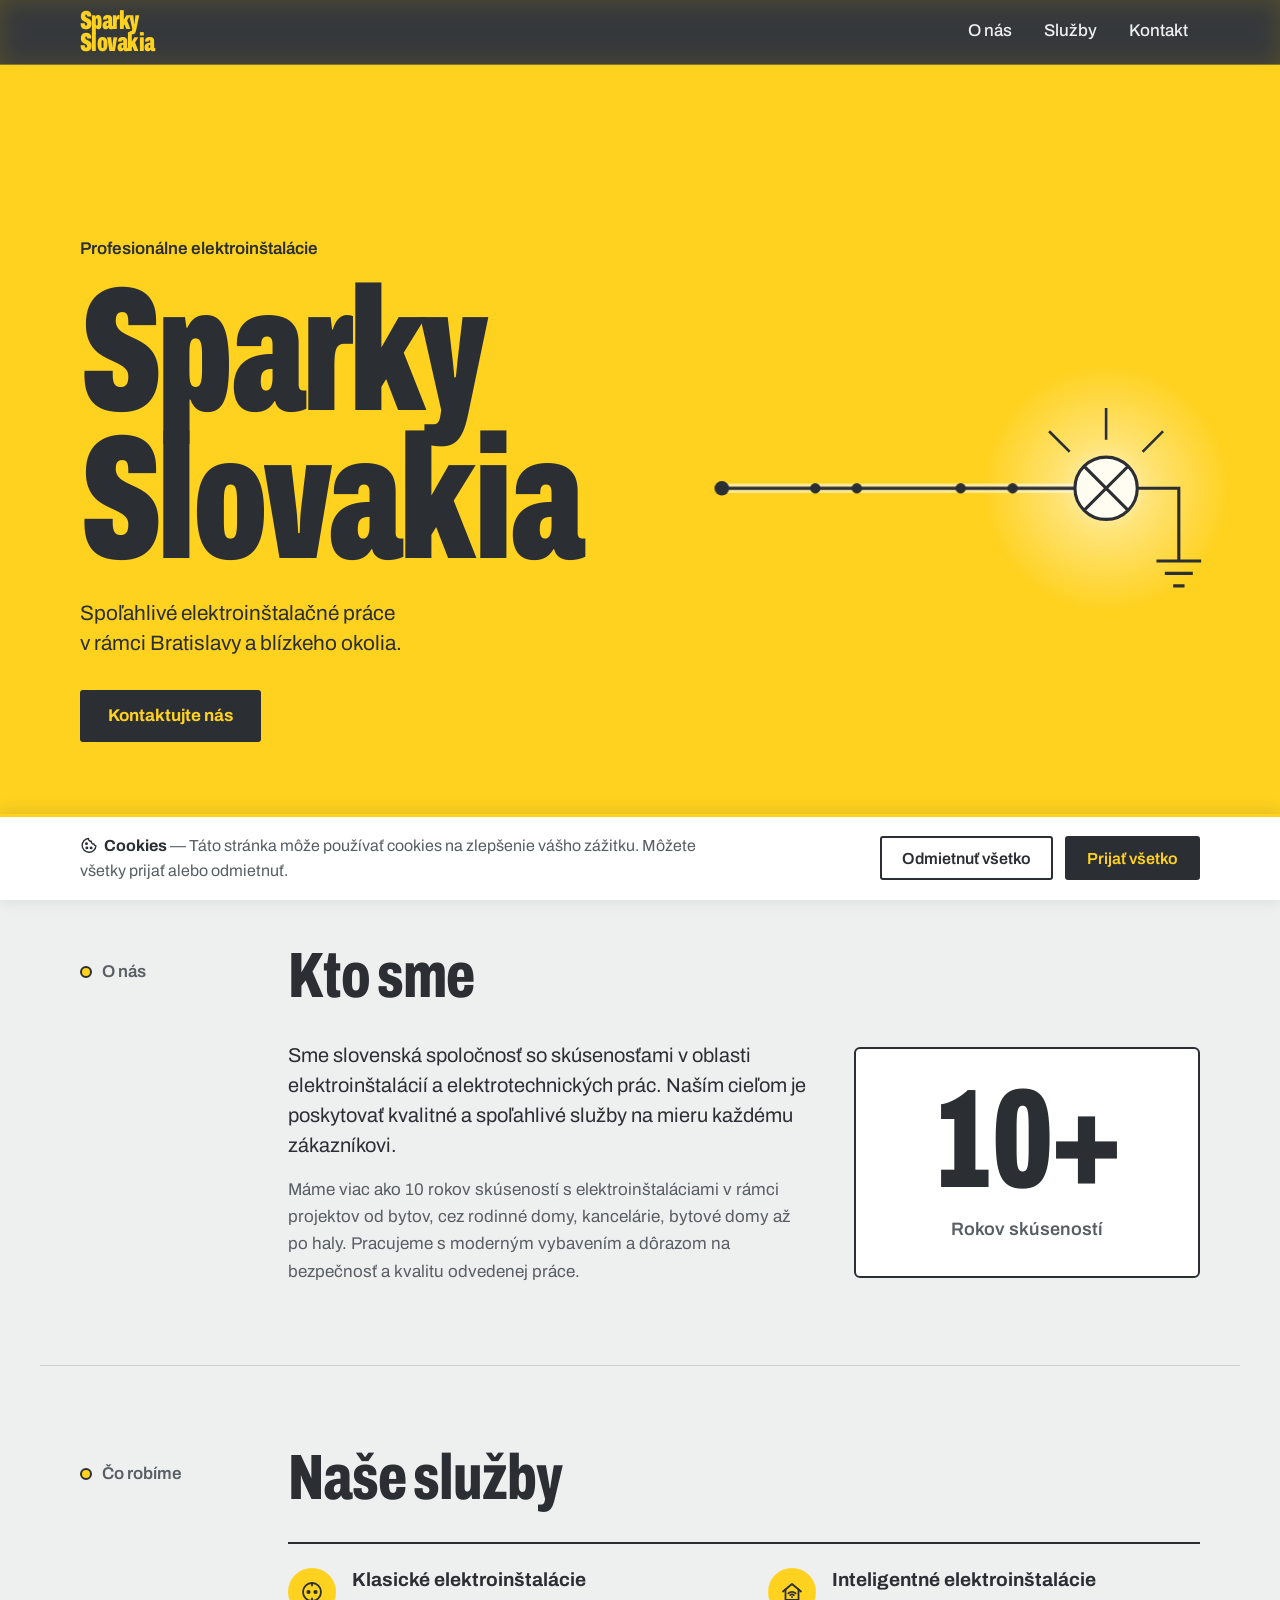
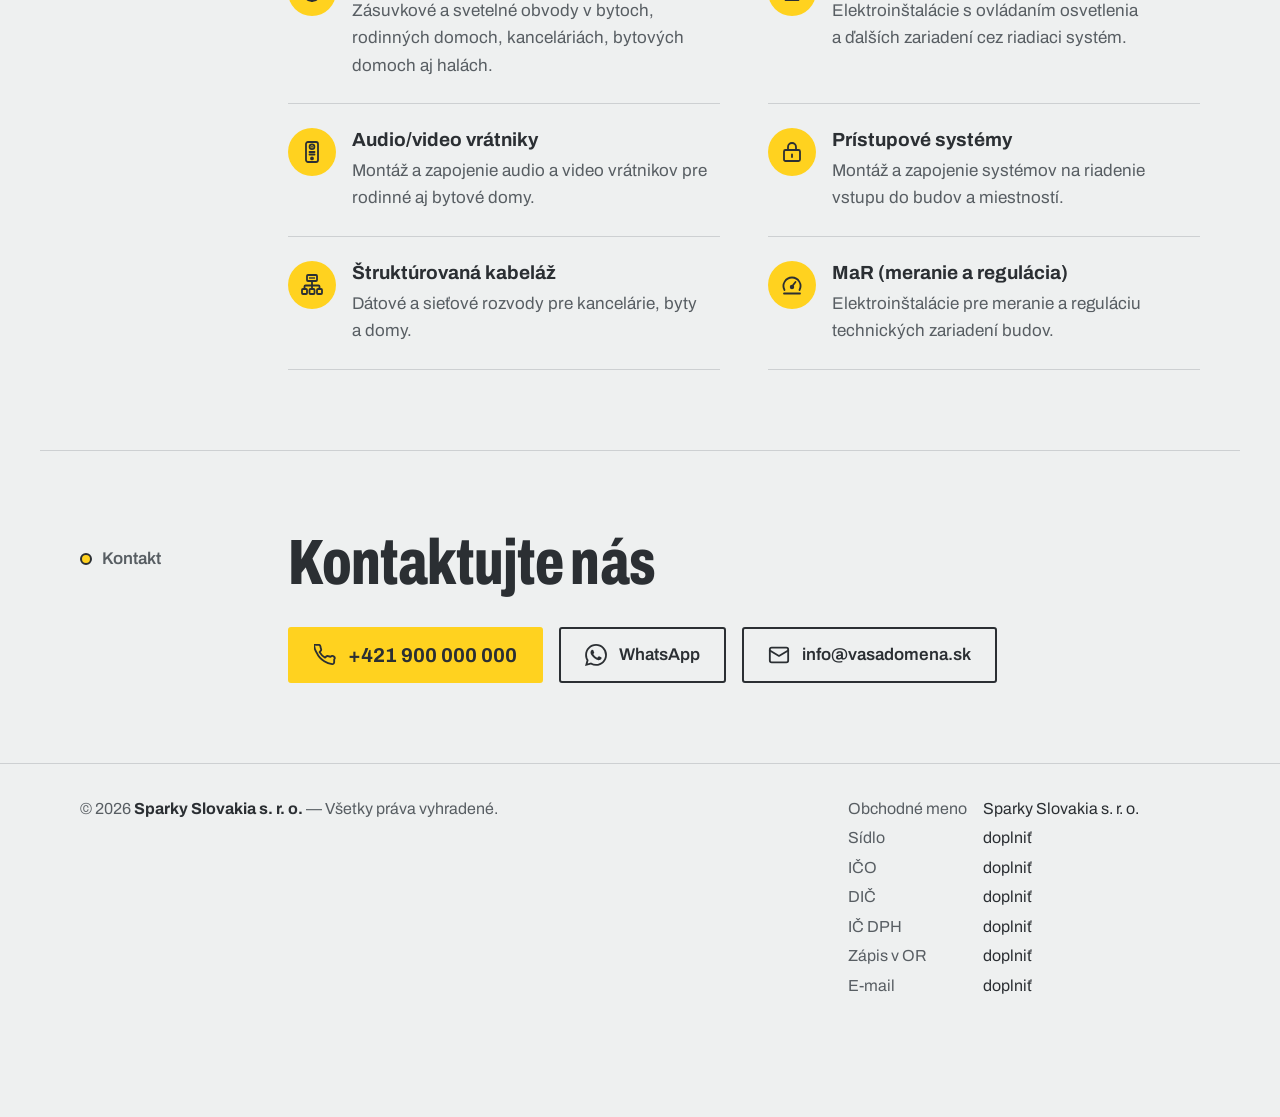
==== commit f5339c3b: "Add files via upload" ====
--- a/index.html
+++ b/index.html
@@ -118,14 +118,14 @@
         </div>
       </li>
       <li class="service">
-        <span class="service-icon" aria-hidden="true"><svg class="icon" viewBox="0 0 24 24" fill="none" stroke="currentColor" stroke-width="1.8" stroke-linecap="round" stroke-linejoin="round"><path d="M3 11.5 12 4l9 7.5"/><path d="M5.5 9.5V20h13V9.5"/><path d="M9.5 14.5a3.5 3.5 0 0 1 5 0M11 16.5a1.4 1.4 0 0 1 2 0"/></svg></span>
+        <span class="service-icon" aria-hidden="true"><svg class="icon" viewBox="0 0 24 24" fill="none" stroke="currentColor" stroke-width="1.8" stroke-linecap="round" stroke-linejoin="round"><path d="M3 11.5 12 4l9 7.5"/><path d="M5.5 9.5V20h13V9.5"/><path d="M10.16 15.16a2.6 2.6 0 0 1 3.68 0M8.32 13.32a5.2 5.2 0 0 1 7.36 0"/><path d="M12 17h.01"/></svg></span>
         <div>
           <h3 class="service-title">Inteligentné elektroinštalácie</h3>
           <p class="service-desc">Elektroinštalácie s&nbsp;ovládaním osvetlenia a&nbsp;ďalších zariadení cez riadiaci systém.</p>
         </div>
       </li>
       <li class="service">
-        <span class="service-icon" aria-hidden="true"><svg class="icon" viewBox="0 0 24 24" fill="none" stroke="currentColor" stroke-width="1.8" stroke-linecap="round" stroke-linejoin="round"><rect x="6" y="2.5" width="12" height="19" rx="1.5"/><rect x="8.5" y="5.5" width="7" height="5.5" rx="0.5"/><circle cx="12" cy="15" r="1.2" fill="currentColor"/><path d="M9.5 18.5h5"/></svg></span>
+        <span class="service-icon" aria-hidden="true"><svg class="icon" viewBox="0 0 24 24" fill="none" stroke="currentColor" stroke-width="1.8" stroke-linecap="round" stroke-linejoin="round"><rect x="6" y="2" width="12" height="20" rx="2"/><circle cx="12" cy="6.8" r="2.4"/><path d="M12 6.8h.01"/><path d="M9.5 12h5M9.5 14.5h5"/><circle cx="12" cy="18.4" r="1" fill="currentColor"/></svg></span>
         <div>
           <h3 class="service-title">Audio/video vrátniky</h3>
           <p class="service-desc">Montáž a&nbsp;zapojenie audio a&nbsp;video vrátnikov pre rodinné aj bytové domy.</p>
@@ -139,7 +139,7 @@
         </div>
       </li>
       <li class="service">
-        <span class="service-icon" aria-hidden="true"><svg class="icon" viewBox="0 0 24 24" fill="none" stroke="currentColor" stroke-width="1.8" stroke-linecap="round" stroke-linejoin="round"><path d="M6 3h12v10.5H6z"/><path d="M9 3v3M12 3v3M15 3v3"/><path d="M8.5 13.5V16h7v-2.5"/><path d="M12 16v5"/></svg></span>
+        <span class="service-icon" aria-hidden="true"><svg class="icon" viewBox="0 0 24 24" fill="none" stroke="currentColor" stroke-width="1.8" stroke-linecap="round" stroke-linejoin="round"><rect x="7" y="2" width="10" height="6" rx="1"/><path d="M10 5h.01M12 5h.01M14 5h.01"/><path d="M12 8v8M4.5 16v-2.5a1 1 0 011-1h13a1 1 0 011 1V16"/><rect x="2" y="16" width="5" height="5" rx="1"/><rect x="9.5" y="16" width="5" height="5" rx="1"/><rect x="17" y="16" width="5" height="5" rx="1"/></svg></span>
         <div>
           <h3 class="service-title">Štruktúrovaná kabeláž</h3>
           <p class="service-desc">Dátové a&nbsp;sieťové rozvody pre kancelárie, byty a&nbsp;domy.</p>
